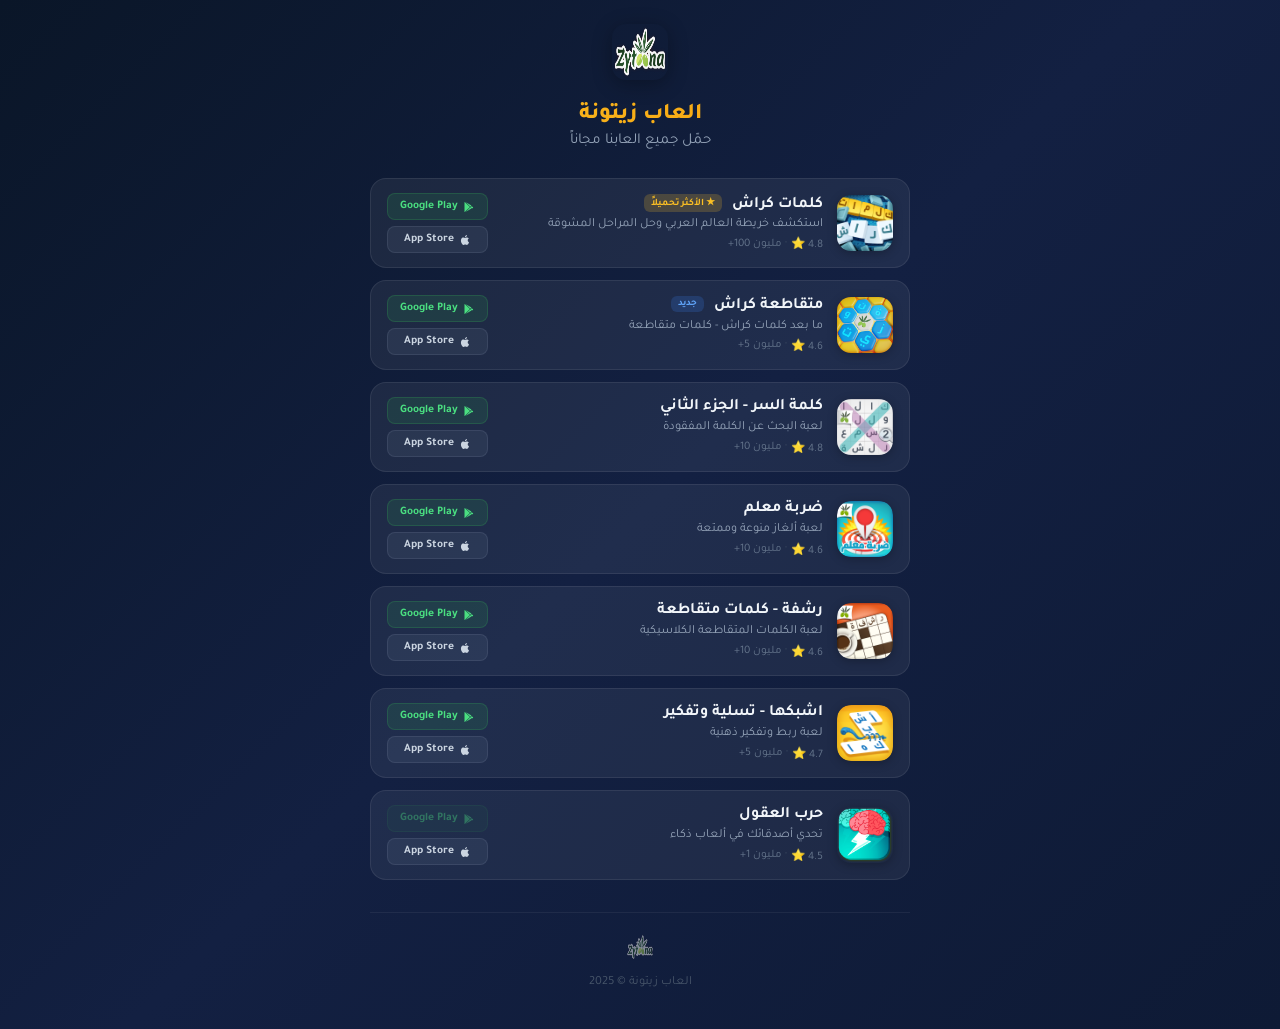
==== campaign/index.html @ 6972858c "Site updates: favicons, wordscrush pages, .well-known, SEO/DNS notes, logo renderer" ====
<!DOCTYPE html>
<html lang="ar" dir="rtl">
<head>
    <meta charset="UTF-8">
    <meta name="viewport" content="width=device-width, initial-scale=1.0">
    <meta name="description" content="حمّل جميع العاب زيتونة مجاناً">
    <meta name="robots" content="noindex, nofollow">
    <title>حمّل جميع العاب زيتونة</title>
    <link rel="preconnect" href="https://fonts.googleapis.com">
    <link rel="preconnect" href="https://fonts.gstatic.com" crossorigin>
    <link href="https://fonts.googleapis.com/css2?family=Tajawal:wght@400;500;700;800&display=swap" rel="stylesheet">
    <!-- Google Analytics 4 -->
    <script async src="https://www.googletagmanager.com/gtag/js?id=G-6QT3NP9PSZ"></script>
    <script>
      window.dataLayer = window.dataLayer || [];
      function gtag(){dataLayer.push(arguments);}
      gtag('js', new Date());
      gtag('config', 'G-6QT3NP9PSZ');
    </script>
    <style>
        *, *::before, *::after { box-sizing: border-box; margin: 0; padding: 0; }
        body {
            font-family: 'Tajawal', sans-serif;
            background: linear-gradient(135deg, #0a1628 0%, #132042 50%, #0e1a35 100%);
            color: #e8edf5;
            min-height: 100vh;
            padding: 24px 16px 40px;
        }
        .campaign-wrap {
            max-width: 540px;
            margin: 0 auto;
        }

        /* Header */
        .campaign-header {
            text-align: center;
            margin-bottom: 28px;
        }
        .campaign-logo {
            width: 56px;
            height: 56px;
            border-radius: 14px;
            margin-bottom: 14px;
            box-shadow: 0 4px 20px rgba(0,0,0,0.3);
        }
        .campaign-header h1 {
            font-size: 1.4rem;
            font-weight: 800;
            margin-bottom: 4px;
            background: linear-gradient(135deg, #fbbf24, #f59e0b);
            -webkit-background-clip: text;
            -webkit-text-fill-color: transparent;
            background-clip: text;
        }
        .campaign-subtitle {
            font-size: 0.95rem;
            color: #94a3b8;
        }

        /* Game list */
        .game-list {
            display: flex;
            flex-direction: column;
            gap: 12px;
        }
        .game-row {
            display: flex;
            align-items: center;
            gap: 14px;
            background: rgba(255,255,255,0.06);
            border: 1px solid rgba(255,255,255,0.08);
            border-radius: 16px;
            padding: 14px 16px;
            transition: background 0.2s, transform 0.2s;
        }
        .game-row:active {
            transform: scale(0.98);
            background: rgba(255,255,255,0.1);
        }
        .game-icon {
            width: 56px;
            height: 56px;
            border-radius: 14px;
            flex-shrink: 0;
            box-shadow: 0 2px 10px rgba(0,0,0,0.25);
        }
        .game-info {
            flex: 1;
            min-width: 0;
        }
        .game-name {
            font-size: 1rem;
            font-weight: 700;
            margin-bottom: 2px;
            color: #f1f5f9;
        }
        .game-desc {
            font-size: 0.78rem;
            color: #94a3b8;
            line-height: 1.3;
        }
        .game-meta {
            display: flex;
            align-items: center;
            gap: 4px;
            font-size: 0.72rem;
            color: #64748b;
            margin-top: 4px;
            direction: ltr;
            justify-content: flex-end;
        }
        .game-meta .sep { color: #475569; }

        /* Store buttons */
        .store-btns {
            display: flex;
            flex-direction: column;
            gap: 6px;
            flex-shrink: 0;
        }
        .store-btn {
            display: flex;
            align-items: center;
            justify-content: center;
            gap: 5px;
            text-decoration: none;
            font-size: 0.72rem;
            font-weight: 600;
            padding: 6px 12px;
            border-radius: 8px;
            white-space: nowrap;
            transition: opacity 0.2s;
        }
        .store-btn:active { opacity: 0.7; }
        .store-btn svg { flex-shrink: 0; }
        .btn-gplay {
            background: rgba(52, 168, 83, 0.15);
            color: #4ade80;
            border: 1px solid rgba(52, 168, 83, 0.25);
        }
        .btn-apple {
            background: rgba(148, 163, 184, 0.1);
            color: #cbd5e1;
            border: 1px solid rgba(148, 163, 184, 0.15);
        }

        /* Badge */
        .game-badge {
            display: inline-block;
            font-size: 0.62rem;
            font-weight: 700;
            padding: 2px 7px;
            border-radius: 6px;
            margin-inline-start: 6px;
            vertical-align: middle;
        }
        .badge-new {
            background: rgba(59, 130, 246, 0.2);
            color: #60a5fa;
        }
        .badge-star {
            background: rgba(251, 191, 36, 0.2);
            color: #fbbf24;
        }

        /* Footer note */
        .campaign-footer {
            text-align: center;
            margin-top: 32px;
            padding-top: 20px;
            border-top: 1px solid rgba(255,255,255,0.06);
        }
        .campaign-footer p {
            font-size: 0.78rem;
            color: #475569;
        }
        .campaign-footer img {
            width: 28px;
            height: 28px;
            border-radius: 7px;
            margin-bottom: 6px;
            opacity: 0.5;
        }
    </style>
  <!-- Google AdSense Auto Ads -->
  <script async src="https://pagead2.googlesyndication.com/pagead/js/adsbygoogle.js?client=ca-pub-2296352381124224"
       crossorigin="anonymous"></script>
</head>
<body>
    <div class="campaign-wrap">
        <div class="campaign-header">
            <img src="/images/logo_zytoona.png" alt="زيتونة" class="campaign-logo">
            <h1>العاب زيتونة</h1>
            <p class="campaign-subtitle">حمّل جميع العابنا مجاناً</p>
        </div>

        <div class="game-list">

            <!-- 1. كلمات كراش -->
            <div class="game-row">
                <img src="/images/icon_wc.png" alt="كلمات كراش" class="game-icon">
                <div class="game-info">
                    <div class="game-name">كلمات كراش <span class="game-badge badge-star">★ الأكثر تحميلاً</span></div>
                    <div class="game-desc">استكشف خريطة العالم العربي وحل المراحل المشوقة</div>
                    <div class="game-meta"><span>+100 مليون</span><span class="sep">·</span><span>⭐ 4.8</span></div>
                </div>
                <div class="store-btns">
                    <a href="https://play.google.com/store/apps/details?id=com.zytoona.wordscrush" class="store-btn btn-gplay" target="_blank" rel="noopener">
                        <svg width="12" height="12" viewBox="0 0 24 24" fill="currentColor"><path d="M3.609 1.814L13.792 12 3.61 22.186a.996.996 0 01-.61-.92V2.734a1 1 0 01.609-.92zm10.89 10.893l2.302 2.302-10.937 6.333 8.635-8.635zm3.199-1.707l2.108 1.218a1 1 0 010 1.564l-2.108 1.218-2.533-2.533 2.533-2.467zM5.864 2.658L16.8 8.99l-2.302 2.302-8.634-8.634z"/></svg>
                        Google Play
                    </a>
                    <a href="https://apps.apple.com/us/app/words-crush-word-puzzle-game/id1530922357" class="store-btn btn-apple" target="_blank" rel="noopener">
                        <svg width="12" height="12" viewBox="0 0 24 24" fill="currentColor"><path d="M18.71 19.5c-.83 1.24-1.71 2.45-3.05 2.47-1.34.03-1.77-.79-3.29-.79-1.53 0-2 .77-3.27.82-1.31.05-2.3-1.32-3.14-2.53C4.25 17 2.94 12.45 4.7 9.39c.87-1.52 2.43-2.48 4.12-2.51 1.28-.02 2.5.87 3.29.87.78 0 2.26-1.07 3.8-.91.65.03 2.47.26 3.64 1.98-.09.06-2.17 1.28-2.15 3.81.03 3.02 2.65 4.03 2.68 4.04-.03.07-.42 1.44-1.38 2.83M13 3.5c.73-.83 1.94-1.46 2.94-1.5.13 1.17-.34 2.35-1.04 3.19-.69.85-1.83 1.51-2.95 1.42-.15-1.15.41-2.35 1.05-3.11z"/></svg>
                        App Store
                    </a>
                </div>
            </div>

            <!-- 2. متقاطعة كراش -->
            <div class="game-row">
                <img src="/images/icon_uncrossed.png" alt="متقاطعة كراش" class="game-icon">
                <div class="game-info">
                    <div class="game-name">متقاطعة كراش <span class="game-badge badge-new">جديد</span></div>
                    <div class="game-desc">ما بعد كلمات كراش - كلمات متقاطعة</div>
                    <div class="game-meta"><span>+5 مليون</span><span class="sep">·</span><span>⭐ 4.6</span></div>
                </div>
                <div class="store-btns">
                    <a href="https://play.google.com/store/apps/details?id=com.zytoona.uncrossed" class="store-btn btn-gplay" target="_blank" rel="noopener">
                        <svg width="12" height="12" viewBox="0 0 24 24" fill="currentColor"><path d="M3.609 1.814L13.792 12 3.61 22.186a.996.996 0 01-.61-.92V2.734a1 1 0 01.609-.92zm10.89 10.893l2.302 2.302-10.937 6.333 8.635-8.635zm3.199-1.707l2.108 1.218a1 1 0 010 1.564l-2.108 1.218-2.533-2.533 2.533-2.467zM5.864 2.658L16.8 8.99l-2.302 2.302-8.634-8.634z"/></svg>
                        Google Play
                    </a>
                    <a href="https://apps.apple.com/app/id6477771169" class="store-btn btn-apple" target="_blank" rel="noopener">
                        <svg width="12" height="12" viewBox="0 0 24 24" fill="currentColor"><path d="M18.71 19.5c-.83 1.24-1.71 2.45-3.05 2.47-1.34.03-1.77-.79-3.29-.79-1.53 0-2 .77-3.27.82-1.31.05-2.3-1.32-3.14-2.53C4.25 17 2.94 12.45 4.7 9.39c.87-1.52 2.43-2.48 4.12-2.51 1.28-.02 2.5.87 3.29.87.78 0 2.26-1.07 3.8-.91.65.03 2.47.26 3.64 1.98-.09.06-2.17 1.28-2.15 3.81.03 3.02 2.65 4.03 2.68 4.04-.03.07-.42 1.44-1.38 2.83M13 3.5c.73-.83 1.94-1.46 2.94-1.5.13 1.17-.34 2.35-1.04 3.19-.69.85-1.83 1.51-2.95 1.42-.15-1.15.41-2.35 1.05-3.11z"/></svg>
                        App Store
                    </a>
                </div>
            </div>

            <!-- 3. كلمة السر -->
            <div class="game-row">
                <img src="/images/icon_lostword.png" alt="كلمة السر" class="game-icon">
                <div class="game-info">
                    <div class="game-name">كلمة السر - الجزء الثاني</div>
                    <div class="game-desc">لعبة البحث عن الكلمة المفقودة</div>
                    <div class="game-meta"><span>+10 مليون</span><span class="sep">·</span><span>⭐ 4.8</span></div>
                </div>
                <div class="store-btns">
                    <a href="https://play.google.com/store/apps/details?id=com.zytoona.lostword2" class="store-btn btn-gplay" target="_blank" rel="noopener">
                        <svg width="12" height="12" viewBox="0 0 24 24" fill="currentColor"><path d="M3.609 1.814L13.792 12 3.61 22.186a.996.996 0 01-.61-.92V2.734a1 1 0 01.609-.92zm10.89 10.893l2.302 2.302-10.937 6.333 8.635-8.635zm3.199-1.707l2.108 1.218a1 1 0 010 1.564l-2.108 1.218-2.533-2.533 2.533-2.467zM5.864 2.658L16.8 8.99l-2.302 2.302-8.634-8.634z"/></svg>
                        Google Play
                    </a>
                    <a href="https://apps.apple.com/app/id1063063902" class="store-btn btn-apple" target="_blank" rel="noopener">
                        <svg width="12" height="12" viewBox="0 0 24 24" fill="currentColor"><path d="M18.71 19.5c-.83 1.24-1.71 2.45-3.05 2.47-1.34.03-1.77-.79-3.29-.79-1.53 0-2 .77-3.27.82-1.31.05-2.3-1.32-3.14-2.53C4.25 17 2.94 12.45 4.7 9.39c.87-1.52 2.43-2.48 4.12-2.51 1.28-.02 2.5.87 3.29.87.78 0 2.26-1.07 3.8-.91.65.03 2.47.26 3.64 1.98-.09.06-2.17 1.28-2.15 3.81.03 3.02 2.65 4.03 2.68 4.04-.03.07-.42 1.44-1.38 2.83M13 3.5c.73-.83 1.94-1.46 2.94-1.5.13 1.17-.34 2.35-1.04 3.19-.69.85-1.83 1.51-2.95 1.42-.15-1.15.41-2.35 1.05-3.11z"/></svg>
                        App Store
                    </a>
                </div>
            </div>

            <!-- 4. ضربة معلم -->
            <div class="game-row">
                <img src="/images/icon_oh.png" alt="ضربة معلم" class="game-icon">
                <div class="game-info">
                    <div class="game-name">ضربة معلم</div>
                    <div class="game-desc">لعبة ألغاز منوعة وممتعة</div>
                    <div class="game-meta"><span>+10 مليون</span><span class="sep">·</span><span>⭐ 4.6</span></div>
                </div>
                <div class="store-btns">
                    <a href="https://play.google.com/store/apps/details?id=com.zytoona.onehit" class="store-btn btn-gplay" target="_blank" rel="noopener">
                        <svg width="12" height="12" viewBox="0 0 24 24" fill="currentColor"><path d="M3.609 1.814L13.792 12 3.61 22.186a.996.996 0 01-.61-.92V2.734a1 1 0 01.609-.92zm10.89 10.893l2.302 2.302-10.937 6.333 8.635-8.635zm3.199-1.707l2.108 1.218a1 1 0 010 1.564l-2.108 1.218-2.533-2.533 2.533-2.467zM5.864 2.658L16.8 8.99l-2.302 2.302-8.634-8.634z"/></svg>
                        Google Play
                    </a>
                    <a href="https://apps.apple.com/app/id1108811184" class="store-btn btn-apple" target="_blank" rel="noopener">
                        <svg width="12" height="12" viewBox="0 0 24 24" fill="currentColor"><path d="M18.71 19.5c-.83 1.24-1.71 2.45-3.05 2.47-1.34.03-1.77-.79-3.29-.79-1.53 0-2 .77-3.27.82-1.31.05-2.3-1.32-3.14-2.53C4.25 17 2.94 12.45 4.7 9.39c.87-1.52 2.43-2.48 4.12-2.51 1.28-.02 2.5.87 3.29.87.78 0 2.26-1.07 3.8-.91.65.03 2.47.26 3.64 1.98-.09.06-2.17 1.28-2.15 3.81.03 3.02 2.65 4.03 2.68 4.04-.03.07-.42 1.44-1.38 2.83M13 3.5c.73-.83 1.94-1.46 2.94-1.5.13 1.17-.34 2.35-1.04 3.19-.69.85-1.83 1.51-2.95 1.42-.15-1.15.41-2.35 1.05-3.11z"/></svg>
                        App Store
                    </a>
                </div>
            </div>

            <!-- 5. رشفة -->
            <div class="game-row">
                <img src="/images/icon_rashfa.png" alt="رشفة" class="game-icon">
                <div class="game-info">
                    <div class="game-name">رشفة - كلمات متقاطعة</div>
                    <div class="game-desc">لعبة الكلمات المتقاطعة الكلاسيكية</div>
                    <div class="game-meta"><span>+10 مليون</span><span class="sep">·</span><span>⭐ 4.6</span></div>
                </div>
                <div class="store-btns">
                    <a href="https://play.google.com/store/apps/details?id=com.zytoona.rashfa" class="store-btn btn-gplay" target="_blank" rel="noopener">
                        <svg width="12" height="12" viewBox="0 0 24 24" fill="currentColor"><path d="M3.609 1.814L13.792 12 3.61 22.186a.996.996 0 01-.61-.92V2.734a1 1 0 01.609-.92zm10.89 10.893l2.302 2.302-10.937 6.333 8.635-8.635zm3.199-1.707l2.108 1.218a1 1 0 010 1.564l-2.108 1.218-2.533-2.533 2.533-2.467zM5.864 2.658L16.8 8.99l-2.302 2.302-8.634-8.634z"/></svg>
                        Google Play
                    </a>
                    <a href="https://apps.apple.com/app/id1050833737" class="store-btn btn-apple" target="_blank" rel="noopener">
                        <svg width="12" height="12" viewBox="0 0 24 24" fill="currentColor"><path d="M18.71 19.5c-.83 1.24-1.71 2.45-3.05 2.47-1.34.03-1.77-.79-3.29-.79-1.53 0-2 .77-3.27.82-1.31.05-2.3-1.32-3.14-2.53C4.25 17 2.94 12.45 4.7 9.39c.87-1.52 2.43-2.48 4.12-2.51 1.28-.02 2.5.87 3.29.87.78 0 2.26-1.07 3.8-.91.65.03 2.47.26 3.64 1.98-.09.06-2.17 1.28-2.15 3.81.03 3.02 2.65 4.03 2.68 4.04-.03.07-.42 1.44-1.38 2.83M13 3.5c.73-.83 1.94-1.46 2.94-1.5.13 1.17-.34 2.35-1.04 3.19-.69.85-1.83 1.51-2.95 1.42-.15-1.15.41-2.35 1.05-3.11z"/></svg>
                        App Store
                    </a>
                </div>
            </div>

            <!-- 6. اشبكها -->
            <div class="game-row">
                <img src="/images/icon_ashbekha.png" alt="اشبكها" class="game-icon">
                <div class="game-info">
                    <div class="game-name">اشبكها - تسلية وتفكير</div>
                    <div class="game-desc">لعبة ربط وتفكير ذهنية</div>
                    <div class="game-meta"><span>+5 مليون</span><span class="sep">·</span><span>⭐ 4.7</span></div>
                </div>
                <div class="store-btns">
                    <a href="https://play.google.com/store/apps/details?id=com.zytoona.robonza" class="store-btn btn-gplay" target="_blank" rel="noopener">
                        <svg width="12" height="12" viewBox="0 0 24 24" fill="currentColor"><path d="M3.609 1.814L13.792 12 3.61 22.186a.996.996 0 01-.61-.92V2.734a1 1 0 01.609-.92zm10.89 10.893l2.302 2.302-10.937 6.333 8.635-8.635zm3.199-1.707l2.108 1.218a1 1 0 010 1.564l-2.108 1.218-2.533-2.533 2.533-2.467zM5.864 2.658L16.8 8.99l-2.302 2.302-8.634-8.634z"/></svg>
                        Google Play
                    </a>
                    <a href="https://apps.apple.com/app/id1150867693" class="store-btn btn-apple" target="_blank" rel="noopener">
                        <svg width="12" height="12" viewBox="0 0 24 24" fill="currentColor"><path d="M18.71 19.5c-.83 1.24-1.71 2.45-3.05 2.47-1.34.03-1.77-.79-3.29-.79-1.53 0-2 .77-3.27.82-1.31.05-2.3-1.32-3.14-2.53C4.25 17 2.94 12.45 4.7 9.39c.87-1.52 2.43-2.48 4.12-2.51 1.28-.02 2.5.87 3.29.87.78 0 2.26-1.07 3.8-.91.65.03 2.47.26 3.64 1.98-.09.06-2.17 1.28-2.15 3.81.03 3.02 2.65 4.03 2.68 4.04-.03.07-.42 1.44-1.38 2.83M13 3.5c.73-.83 1.94-1.46 2.94-1.5.13 1.17-.34 2.35-1.04 3.19-.69.85-1.83 1.51-2.95 1.42-.15-1.15.41-2.35 1.05-3.11z"/></svg>
                        App Store
                    </a>
                </div>
            </div>

            <!-- 7. حرب العقول -->
            <div class="game-row">
                <img src="/images/icon_bb.png" alt="حرب العقول" class="game-icon">
                <div class="game-info">
                    <div class="game-name">حرب العقول</div>
                    <div class="game-desc">تحدي أصدقائك في ألعاب ذكاء</div>
                    <div class="game-meta"><span>+1 مليون</span><span class="sep">·</span><span>⭐ 4.5</span></div>
                </div>
                <div class="store-btns">
                    <a href="#" class="store-btn btn-gplay" style="opacity:0.4;pointer-events:none" target="_blank" rel="noopener">
                        <svg width="12" height="12" viewBox="0 0 24 24" fill="currentColor"><path d="M3.609 1.814L13.792 12 3.61 22.186a.996.996 0 01-.61-.92V2.734a1 1 0 01.609-.92zm10.89 10.893l2.302 2.302-10.937 6.333 8.635-8.635zm3.199-1.707l2.108 1.218a1 1 0 010 1.564l-2.108 1.218-2.533-2.533 2.533-2.467zM5.864 2.658L16.8 8.99l-2.302 2.302-8.634-8.634z"/></svg>
                        Google Play
                    </a>
                    <a href="https://apps.apple.com/us/app/%D8%AA%D8%AD%D8%AF%D9%8A-%D8%A7%D9%84%D8%B9%D9%82%D9%88%D9%84-%D8%A7%D9%84%D8%B9%D8%A8-%D9%85%D8%B9-%D8%A7%D9%84%D8%A7%D8%B5%D8%AF%D9%82%D8%A7%D8%A1/id1197870807" class="store-btn btn-apple" target="_blank" rel="noopener">
                        <svg width="12" height="12" viewBox="0 0 24 24" fill="currentColor"><path d="M18.71 19.5c-.83 1.24-1.71 2.45-3.05 2.47-1.34.03-1.77-.79-3.29-.79-1.53 0-2 .77-3.27.82-1.31.05-2.3-1.32-3.14-2.53C4.25 17 2.94 12.45 4.7 9.39c.87-1.52 2.43-2.48 4.12-2.51 1.28-.02 2.5.87 3.29.87.78 0 2.26-1.07 3.8-.91.65.03 2.47.26 3.64 1.98-.09.06-2.17 1.28-2.15 3.81.03 3.02 2.65 4.03 2.68 4.04-.03.07-.42 1.44-1.38 2.83M13 3.5c.73-.83 1.94-1.46 2.94-1.5.13 1.17-.34 2.35-1.04 3.19-.69.85-1.83 1.51-2.95 1.42-.15-1.15.41-2.35 1.05-3.11z"/></svg>
                        App Store
                    </a>
                </div>
            </div>

        </div>

        <div class="campaign-footer">
            <img src="/images/logo_zytoona.png" alt="زيتونة">
            <p>العاب زيتونة &copy; 2025</p>
        </div>
    </div>
</body>
</html>
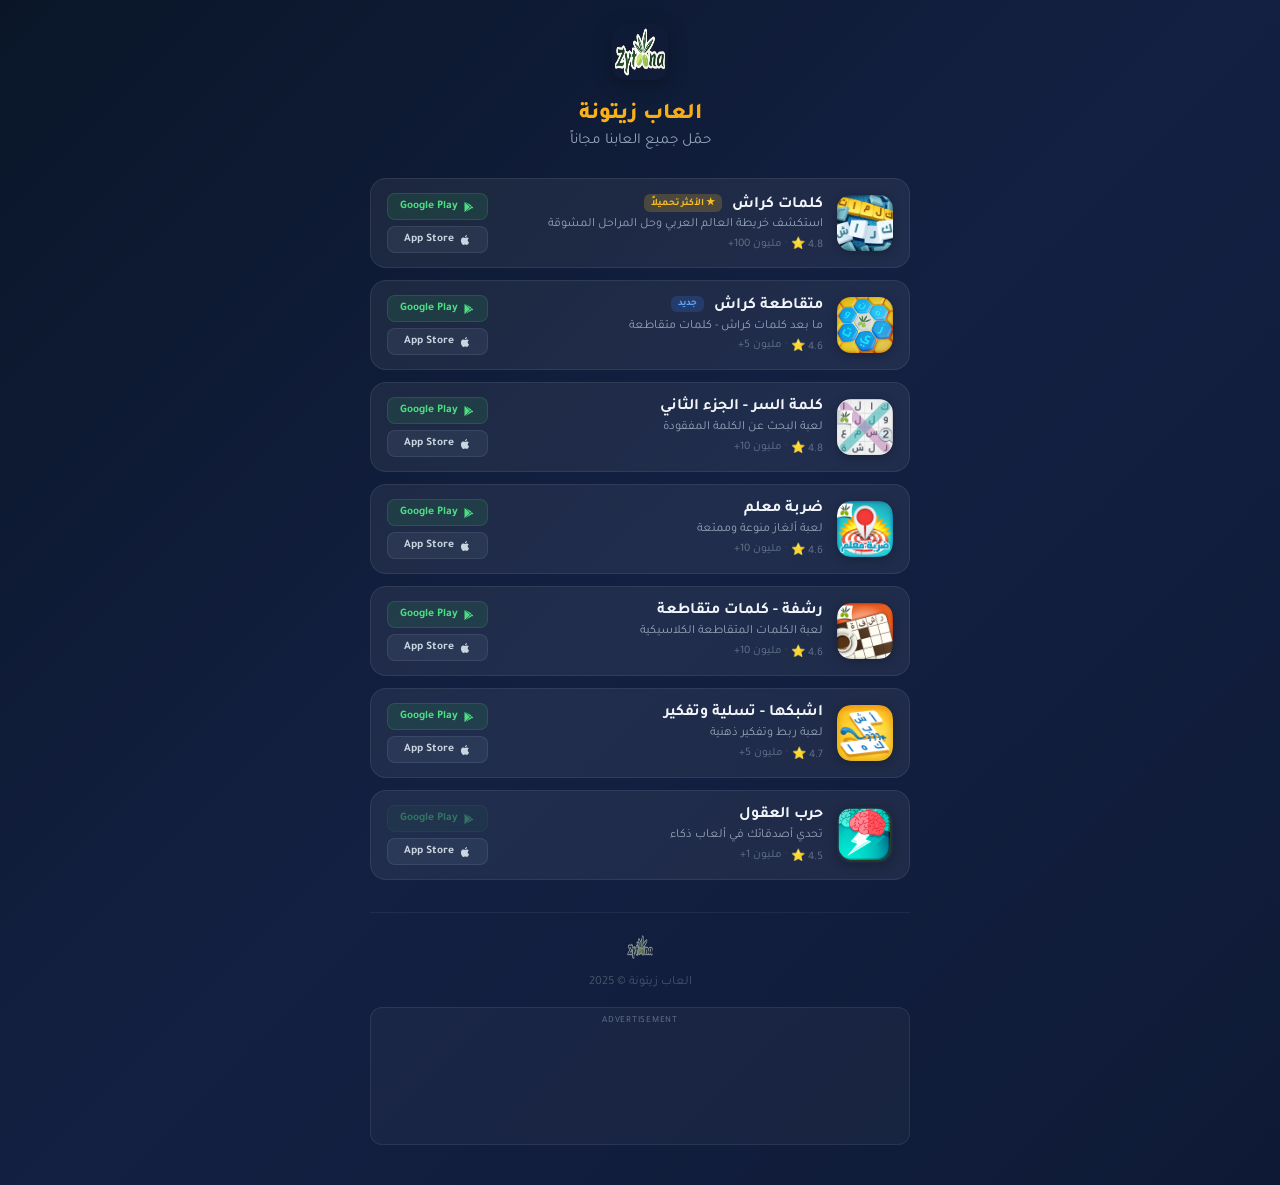
==== commit f7d70430: "Split privacy policies and control ad placements" ====
--- a/campaign/index.html
+++ b/campaign/index.html
@@ -181,6 +181,24 @@
             margin-bottom: 6px;
             opacity: 0.5;
         }
+        .campaign-ad {
+            min-height: 90px;
+            margin-top: 18px;
+            padding: 7px;
+            overflow: hidden;
+            border: 1px solid rgba(255,255,255,0.08);
+            border-radius: 12px;
+            background: rgba(255,255,255,0.035);
+            text-align: center;
+        }
+        .campaign-ad > span {
+            display: block;
+            margin-bottom: 3px;
+            color: #64748b;
+            font-size: 0.58rem;
+            letter-spacing: 0.08em;
+            text-transform: uppercase;
+        }
     </style>
   <!-- Google AdSense Auto Ads -->
   <script async src="https://pagead2.googlesyndication.com/pagead/js/adsbygoogle.js?client=ca-pub-2296352381124224"
@@ -342,6 +360,15 @@
             <img src="/images/logo_zytoona.png" alt="زيتونة">
             <p>العاب زيتونة &copy; 2025</p>
         </div>
+
+        <aside class="campaign-ad" aria-label="Advertisement">
+            <span>Advertisement</span>
+            <ins class="adsbygoogle"
+                 style="display:inline-block;width:320px;height:100px;max-width:100%"
+                 data-ad-client="ca-pub-2296352381124224"
+                 data-ad-slot="6192625369"></ins>
+            <script>(adsbygoogle = window.adsbygoogle || []).push({});</script>
+        </aside>
     </div>
 </body>
 </html>
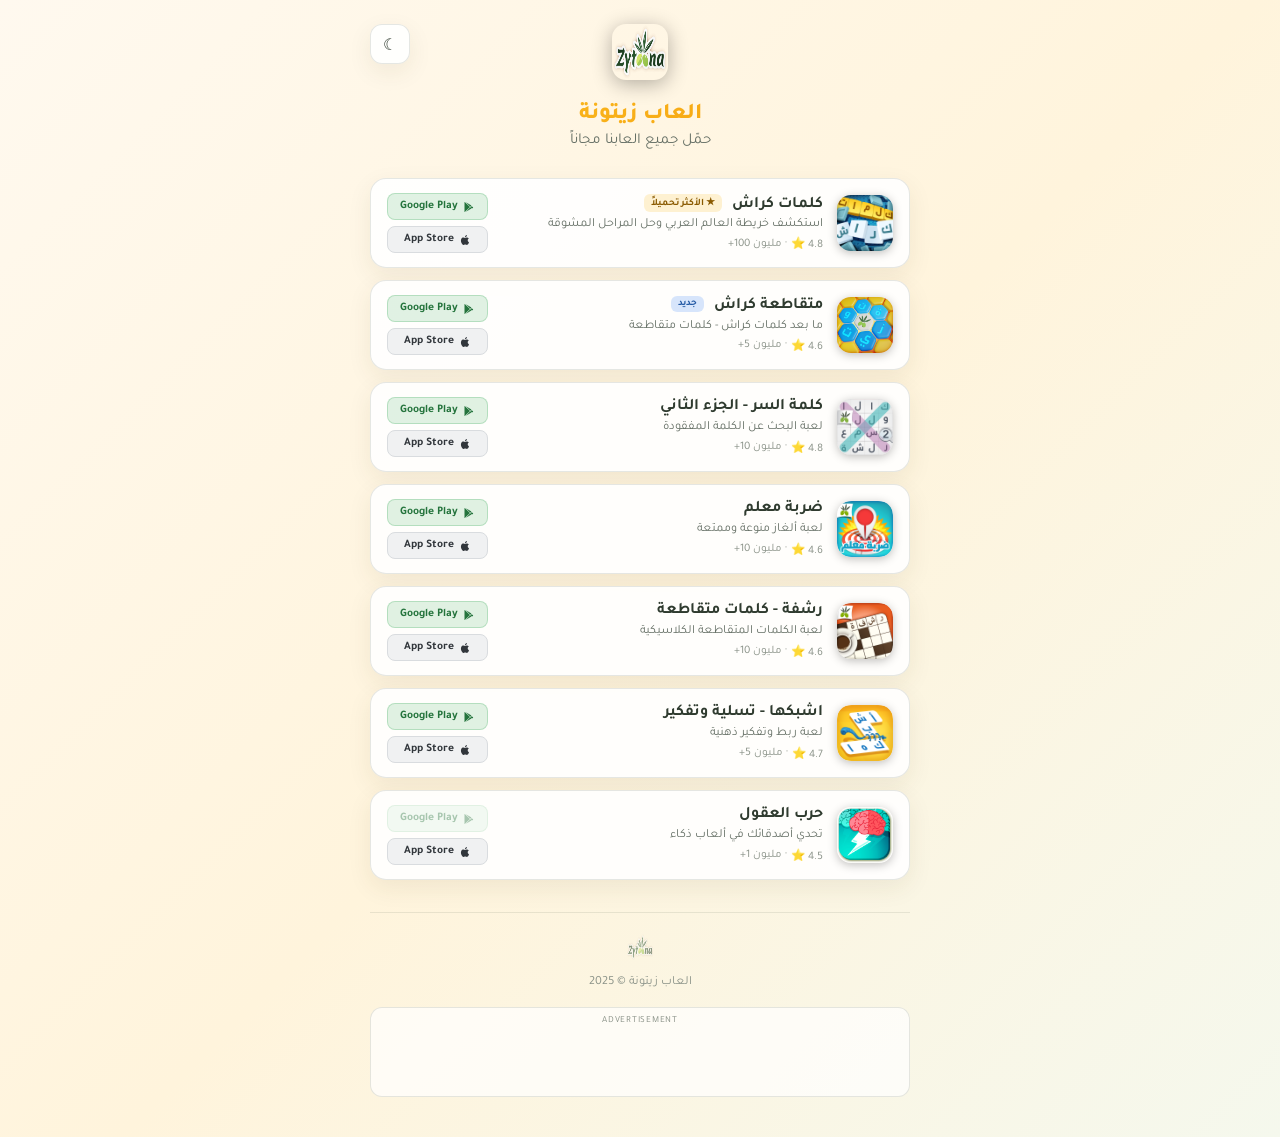
==== commit 9d5641f4: "Refine Zytoona ads and cross-promotion pages" ====
--- a/campaign/index.html
+++ b/campaign/index.html
@@ -1,5 +1,5 @@
 <!DOCTYPE html>
-<html lang="ar" dir="rtl">
+<html lang="ar" dir="rtl" data-theme="light">
 <head>
     <meta charset="UTF-8">
     <meta name="viewport" content="width=device-width, initial-scale=1.0">
@@ -9,6 +9,14 @@
     <link rel="preconnect" href="https://fonts.googleapis.com">
     <link rel="preconnect" href="https://fonts.gstatic.com" crossorigin>
     <link href="https://fonts.googleapis.com/css2?family=Tajawal:wght@400;500;700;800&display=swap" rel="stylesheet">
+    <script>
+      try {
+        var savedCampaignTheme = localStorage.getItem('zytoona_campaign_theme');
+        if (savedCampaignTheme === 'dark' || savedCampaignTheme === 'light') {
+          document.documentElement.dataset.theme = savedCampaignTheme;
+        }
+      } catch (error) {}
+    </script>
     <!-- Google Analytics 4 -->
     <script async src="https://www.googletagmanager.com/gtag/js?id=G-6QT3NP9PSZ"></script>
     <script>
@@ -19,12 +27,51 @@
     </script>
     <style>
         *, *::before, *::after { box-sizing: border-box; margin: 0; padding: 0; }
+        :root {
+            color-scheme: light;
+            --page-bg: linear-gradient(135deg, #fff9ef 0%, #fff4dc 52%, #f5f8ed 100%);
+            --text: #2f3b2f;
+            --text-soft: #667066;
+            --text-muted: #8a9288;
+            --card: rgba(255,255,255,0.9);
+            --card-border: rgba(47,59,47,0.12);
+            --card-active: #fffaf0;
+            --rule: rgba(47,59,47,0.1);
+            --ad-bg: rgba(255,255,255,0.7);
+            --shadow: 0 8px 24px rgba(73, 58, 29, 0.08);
+            --apple-bg: #f0f1f2;
+            --apple-text: #31363b;
+            --apple-border: #d9dcdf;
+            --google-text: #25743d;
+            --badge-new-text: #245aa5;
+            --badge-star-text: #8a5a00;
+        }
+        :root[data-theme="dark"] {
+            color-scheme: dark;
+            --page-bg: linear-gradient(135deg, #0a1628 0%, #132042 50%, #0e1a35 100%);
+            --text: #f1f5f9;
+            --text-soft: #aebbd0;
+            --text-muted: #8391a6;
+            --card: rgba(255,255,255,0.06);
+            --card-border: rgba(255,255,255,0.08);
+            --card-active: rgba(255,255,255,0.1);
+            --rule: rgba(255,255,255,0.08);
+            --ad-bg: rgba(255,255,255,0.035);
+            --shadow: 0 8px 24px rgba(0,0,0,0.12);
+            --apple-bg: rgba(148, 163, 184, 0.1);
+            --apple-text: #dce3ec;
+            --apple-border: rgba(148, 163, 184, 0.2);
+            --google-text: #4ade80;
+            --badge-new-text: #60a5fa;
+            --badge-star-text: #fbbf24;
+        }
         body {
             font-family: 'Tajawal', sans-serif;
-            background: linear-gradient(135deg, #0a1628 0%, #132042 50%, #0e1a35 100%);
-            color: #e8edf5;
+            background: var(--page-bg);
+            color: var(--text);
             min-height: 100vh;
             padding: 24px 16px 40px;
+            transition: background 0.25s ease, color 0.25s ease;
         }
         .campaign-wrap {
             max-width: 540px;
@@ -33,8 +80,27 @@
 
         /* Header */
         .campaign-header {
+            position: relative;
             text-align: center;
             margin-bottom: 28px;
+        }
+        .theme-toggle {
+            position: absolute;
+            inset-inline-end: 0;
+            top: 0;
+            width: 40px;
+            height: 40px;
+            border: 1px solid var(--card-border);
+            border-radius: 12px;
+            background: var(--card);
+            color: var(--text);
+            box-shadow: var(--shadow);
+            cursor: pointer;
+            font-size: 1rem;
+        }
+        .theme-toggle:focus-visible {
+            outline: 3px solid #e59400;
+            outline-offset: 3px;
         }
         .campaign-logo {
             width: 56px;
@@ -54,7 +120,7 @@
         }
         .campaign-subtitle {
             font-size: 0.95rem;
-            color: #94a3b8;
+            color: var(--text-soft);
         }
 
         /* Game list */
@@ -67,15 +133,16 @@
             display: flex;
             align-items: center;
             gap: 14px;
-            background: rgba(255,255,255,0.06);
-            border: 1px solid rgba(255,255,255,0.08);
+            background: var(--card);
+            border: 1px solid var(--card-border);
             border-radius: 16px;
             padding: 14px 16px;
             transition: background 0.2s, transform 0.2s;
+            box-shadow: var(--shadow);
         }
         .game-row:active {
             transform: scale(0.98);
-            background: rgba(255,255,255,0.1);
+            background: var(--card-active);
         }
         .game-icon {
             width: 56px;
@@ -92,11 +159,11 @@
             font-size: 1rem;
             font-weight: 700;
             margin-bottom: 2px;
-            color: #f1f5f9;
+            color: var(--text);
         }
         .game-desc {
             font-size: 0.78rem;
-            color: #94a3b8;
+            color: var(--text-soft);
             line-height: 1.3;
         }
         .game-meta {
@@ -104,12 +171,12 @@
             align-items: center;
             gap: 4px;
             font-size: 0.72rem;
-            color: #64748b;
+            color: var(--text-muted);
             margin-top: 4px;
             direction: ltr;
             justify-content: flex-end;
         }
-        .game-meta .sep { color: #475569; }
+        .game-meta .sep { color: var(--text-muted); }
 
         /* Store buttons */
         .store-btns {
@@ -135,13 +202,13 @@
         .store-btn svg { flex-shrink: 0; }
         .btn-gplay {
             background: rgba(52, 168, 83, 0.15);
-            color: #4ade80;
+            color: var(--google-text);
             border: 1px solid rgba(52, 168, 83, 0.25);
         }
         .btn-apple {
-            background: rgba(148, 163, 184, 0.1);
-            color: #cbd5e1;
-            border: 1px solid rgba(148, 163, 184, 0.15);
+            background: var(--apple-bg);
+            color: var(--apple-text);
+            border: 1px solid var(--apple-border);
         }
 
         /* Badge */
@@ -156,11 +223,11 @@
         }
         .badge-new {
             background: rgba(59, 130, 246, 0.2);
-            color: #60a5fa;
+            color: var(--badge-new-text);
         }
         .badge-star {
             background: rgba(251, 191, 36, 0.2);
-            color: #fbbf24;
+            color: var(--badge-star-text);
         }
 
         /* Footer note */
@@ -168,11 +235,11 @@
             text-align: center;
             margin-top: 32px;
             padding-top: 20px;
-            border-top: 1px solid rgba(255,255,255,0.06);
+            border-top: 1px solid var(--rule);
         }
         .campaign-footer p {
             font-size: 0.78rem;
-            color: #475569;
+            color: var(--text-muted);
         }
         .campaign-footer img {
             width: 28px;
@@ -186,15 +253,15 @@
             margin-top: 18px;
             padding: 7px;
             overflow: hidden;
-            border: 1px solid rgba(255,255,255,0.08);
+            border: 1px solid var(--card-border);
             border-radius: 12px;
-            background: rgba(255,255,255,0.035);
+            background: var(--ad-bg);
             text-align: center;
         }
         .campaign-ad > span {
             display: block;
             margin-bottom: 3px;
-            color: #64748b;
+            color: var(--text-muted);
             font-size: 0.58rem;
             letter-spacing: 0.08em;
             text-transform: uppercase;
@@ -207,6 +274,7 @@
 <body>
     <div class="campaign-wrap">
         <div class="campaign-header">
+            <button class="theme-toggle" id="themeToggle" type="button" aria-label="تفعيل الوضع الداكن" title="تبديل المظهر">☾</button>
             <img src="/images/logo_zytoona.png" alt="زيتونة" class="campaign-logo">
             <h1>العاب زيتونة</h1>
             <p class="campaign-subtitle">حمّل جميع العابنا مجاناً</p>
@@ -364,11 +432,30 @@
         <aside class="campaign-ad" aria-label="Advertisement">
             <span>Advertisement</span>
             <ins class="adsbygoogle"
-                 style="display:inline-block;width:320px;height:100px;max-width:100%"
+                 style="display:block"
                  data-ad-client="ca-pub-2296352381124224"
-                 data-ad-slot="6192625369"></ins>
+                 data-ad-slot="6192625369"
+                 data-ad-format="horizontal"
+                 data-full-width-responsive="true"></ins>
             <script>(adsbygoogle = window.adsbygoogle || []).push({});</script>
         </aside>
     </div>
+    <script>
+      (function () {
+        var root = document.documentElement;
+        var button = document.getElementById('themeToggle');
+        function syncButton() {
+          var dark = root.dataset.theme === 'dark';
+          button.textContent = dark ? '☀' : '☾';
+          button.setAttribute('aria-label', dark ? 'تفعيل الوضع الفاتح' : 'تفعيل الوضع الداكن');
+        }
+        button.addEventListener('click', function () {
+          root.dataset.theme = root.dataset.theme === 'dark' ? 'light' : 'dark';
+          try { localStorage.setItem('zytoona_campaign_theme', root.dataset.theme); } catch (error) {}
+          syncButton();
+        });
+        syncButton();
+      })();
+    </script>
 </body>
 </html>
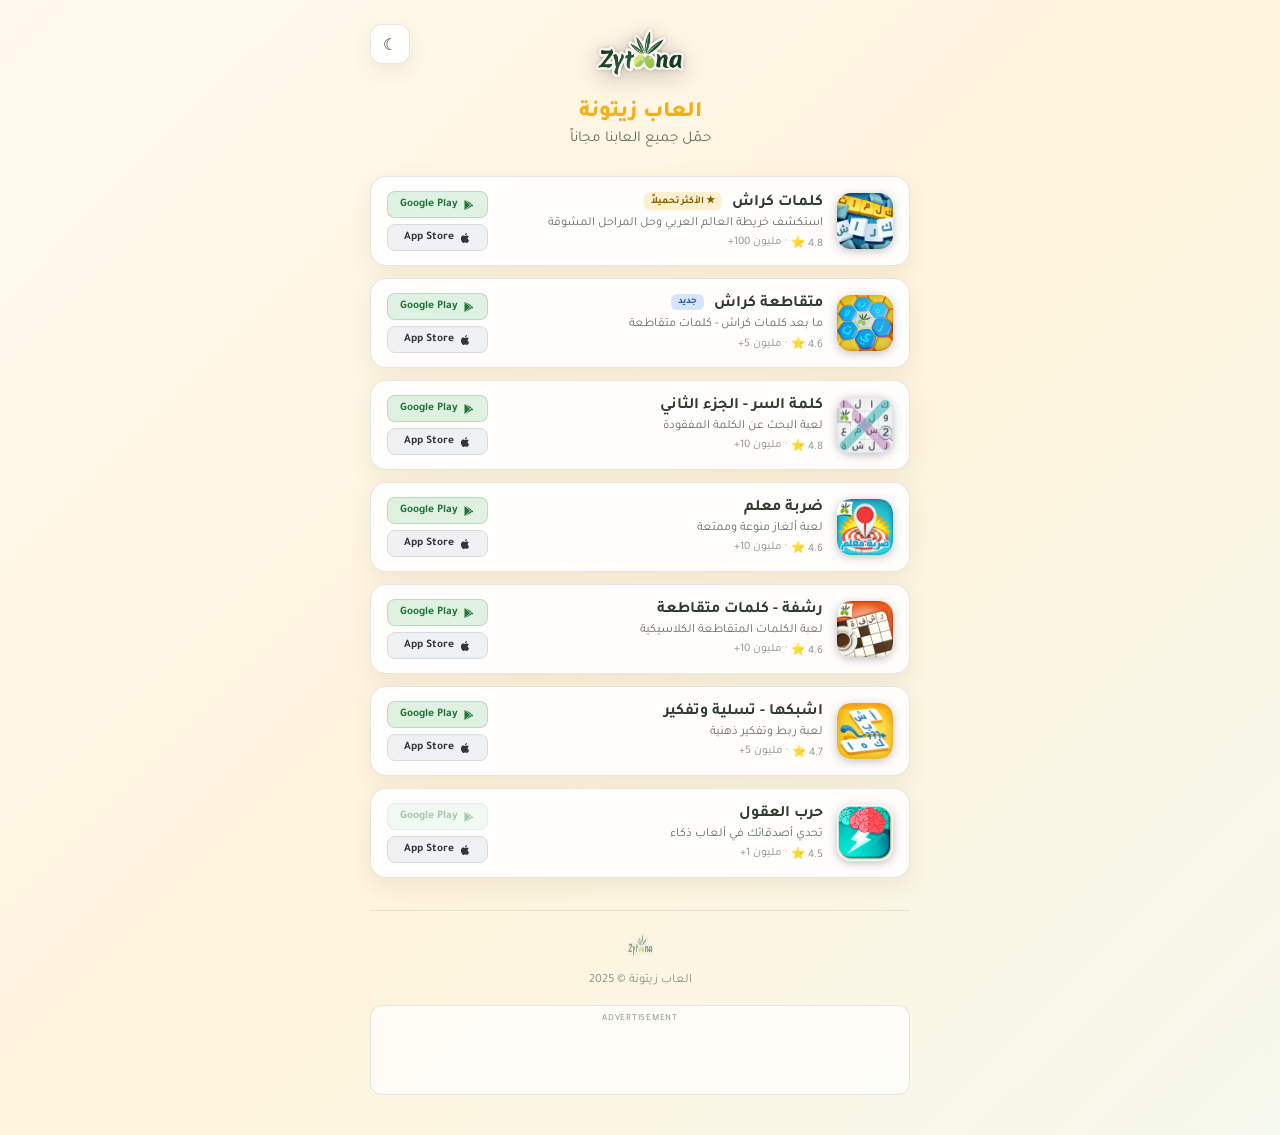
==== commit ffc0054b: "Polish Zytoona responsive promos and motion" ====
--- a/campaign/index.html
+++ b/campaign/index.html
@@ -103,11 +103,12 @@
             outline-offset: 3px;
         }
         .campaign-logo {
-            width: 56px;
-            height: 56px;
-            border-radius: 14px;
-            margin-bottom: 14px;
-            box-shadow: 0 4px 20px rgba(0,0,0,0.3);
+            width: 98px;
+            height: auto;
+            margin: 0 auto 10px;
+            border-radius: 0;
+            object-fit: contain;
+            filter: drop-shadow(0 5px 12px rgba(0,0,0,0.2));
         }
         .campaign-header h1 {
             font-size: 1.4rem;
@@ -265,6 +266,11 @@
             font-size: 0.58rem;
             letter-spacing: 0.08em;
             text-transform: uppercase;
+        }
+        .campaign-ad .adsbygoogle {
+            width: 100% !important;
+            min-width: 0 !important;
+            max-width: 100% !important;
         }
     </style>
   <!-- Google AdSense Auto Ads -->
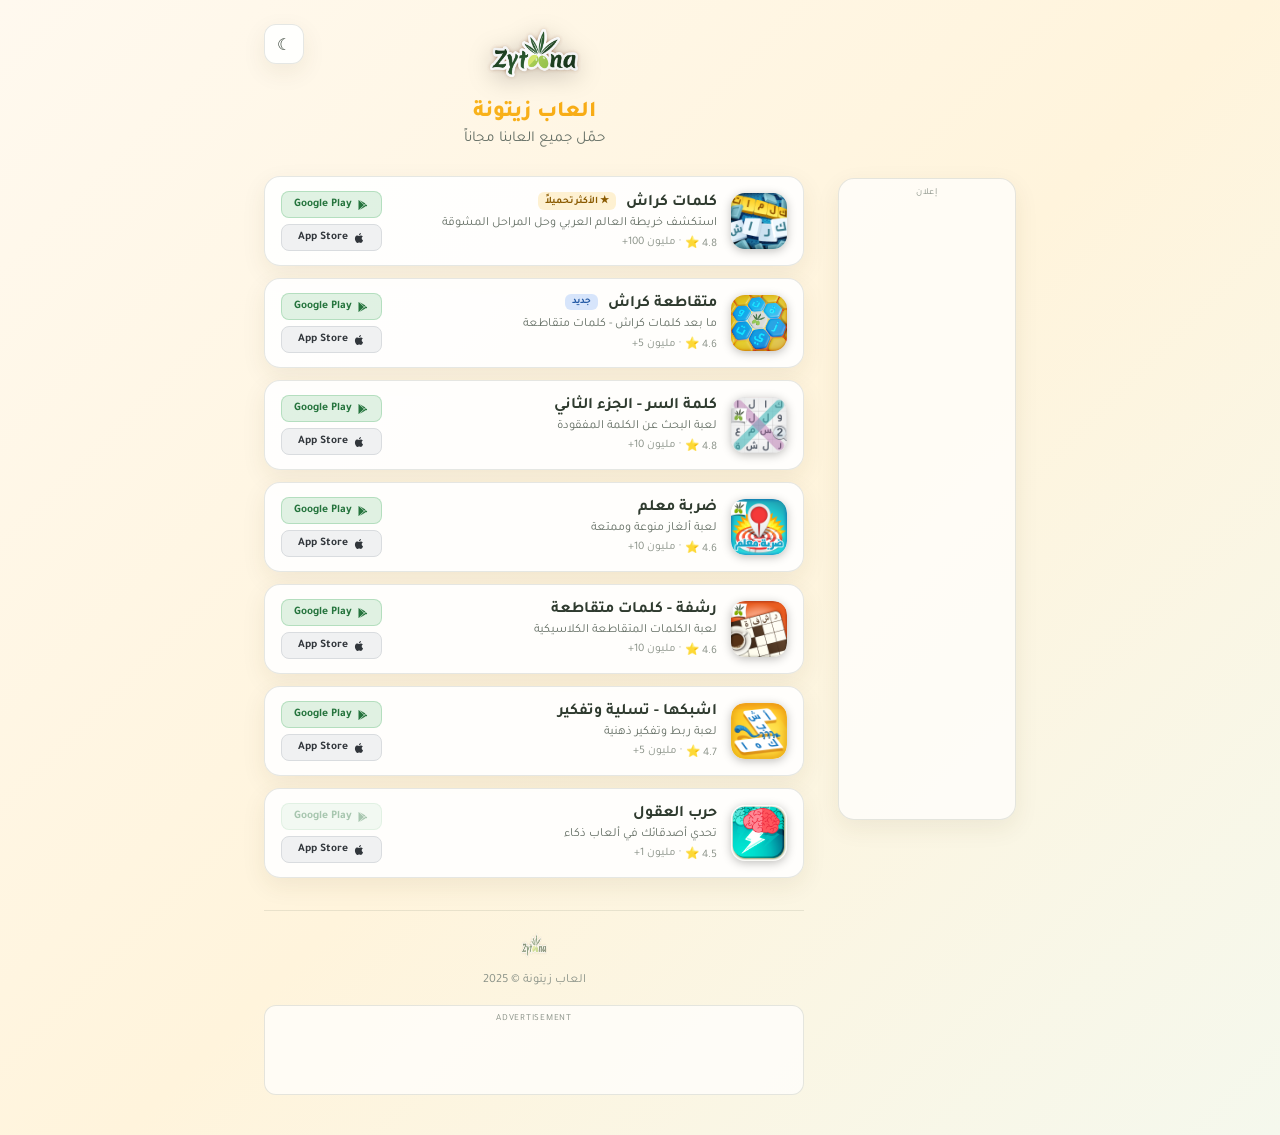
==== commit bcda016c: "Add measured desktop side-rail ad test" ====
--- a/campaign/index.html
+++ b/campaign/index.html
@@ -4,7 +4,8 @@
     <meta charset="UTF-8">
     <meta name="viewport" content="width=device-width, initial-scale=1.0">
     <meta name="description" content="حمّل جميع العاب زيتونة مجاناً">
-    <meta name="robots" content="noindex, nofollow">
+    <meta name="robots" content="index, follow">
+    <link rel="canonical" href="https://zytoona.com/campaign/">
     <title>حمّل جميع العاب زيتونة</title>
     <link rel="preconnect" href="https://fonts.googleapis.com">
     <link rel="preconnect" href="https://fonts.gstatic.com" crossorigin>
@@ -77,6 +78,9 @@
             max-width: 540px;
             margin: 0 auto;
         }
+        .campaign-layout {
+            min-width: 0;
+        }
 
         /* Header */
         .campaign-header {
@@ -272,16 +276,64 @@
             min-width: 0 !important;
             max-width: 100% !important;
         }
+        .smart-side-ad {
+            display: none;
+        }
+        @media (min-width: 1280px) {
+            .campaign-layout {
+                display: grid;
+                grid-template-columns: minmax(0, 540px) 178px;
+                align-items: start;
+                justify-content: center;
+                gap: 34px;
+                max-width: 790px;
+                margin: 0 auto;
+                direction: ltr;
+            }
+            .campaign-wrap {
+                width: 100%;
+                direction: rtl;
+            }
+            .smart-side-ad {
+                display: block;
+                width: 178px;
+                min-height: 622px;
+                margin-top: 154px;
+                padding: 8px;
+                overflow: hidden;
+                border: 1px solid var(--card-border);
+                border-radius: 16px;
+                background: var(--ad-bg);
+                box-shadow: var(--shadow);
+                text-align: center;
+                opacity: 0.72;
+                transform: translateY(6px);
+                transition: opacity 0.24s ease, transform 0.24s ease;
+            }
+            .smart-side-ad.is-requested {
+                opacity: 1;
+                transform: none;
+            }
+            .smart-side-ad > span {
+                display: block;
+                margin-bottom: 5px;
+                color: var(--text-muted);
+                font-size: 0.58rem;
+                letter-spacing: 0.08em;
+                text-transform: uppercase;
+            }
+        }
     </style>
   <!-- Google AdSense Auto Ads -->
   <script async src="https://pagead2.googlesyndication.com/pagead/js/adsbygoogle.js?client=ca-pub-2296352381124224"
        crossorigin="anonymous"></script>
 </head>
 <body>
-    <div class="campaign-wrap">
+    <div class="campaign-layout">
+      <div class="campaign-wrap">
         <div class="campaign-header">
             <button class="theme-toggle" id="themeToggle" type="button" aria-label="تفعيل الوضع الداكن" title="تبديل المظهر">☾</button>
-            <img src="/images/logo_zytoona.png" alt="زيتونة" class="campaign-logo">
+            <img src="/images/logo_zytoona.png" alt="زيتونة" class="campaign-logo" width="657" height="391">
             <h1>العاب زيتونة</h1>
             <p class="campaign-subtitle">حمّل جميع العابنا مجاناً</p>
         </div>
@@ -290,7 +342,7 @@
 
             <!-- 1. كلمات كراش -->
             <div class="game-row">
-                <img src="/images/icon_wc.png" alt="كلمات كراش" class="game-icon">
+                <img src="/images/icon_wc.png" alt="كلمات كراش" class="game-icon" loading="lazy" decoding="async" width="512" height="512">
                 <div class="game-info">
                     <div class="game-name">كلمات كراش <span class="game-badge badge-star">★ الأكثر تحميلاً</span></div>
                     <div class="game-desc">استكشف خريطة العالم العربي وحل المراحل المشوقة</div>
@@ -310,7 +362,7 @@
 
             <!-- 2. متقاطعة كراش -->
             <div class="game-row">
-                <img src="/images/icon_uncrossed.png" alt="متقاطعة كراش" class="game-icon">
+                <img src="/images/icon_uncrossed.png" alt="متقاطعة كراش" class="game-icon" loading="lazy" decoding="async" width="512" height="512">
                 <div class="game-info">
                     <div class="game-name">متقاطعة كراش <span class="game-badge badge-new">جديد</span></div>
                     <div class="game-desc">ما بعد كلمات كراش - كلمات متقاطعة</div>
@@ -330,7 +382,7 @@
 
             <!-- 3. كلمة السر -->
             <div class="game-row">
-                <img src="/images/icon_lostword.png" alt="كلمة السر" class="game-icon">
+                <img src="/images/icon_lostword.png" alt="كلمة السر" class="game-icon" loading="lazy" decoding="async" width="512" height="512">
                 <div class="game-info">
                     <div class="game-name">كلمة السر - الجزء الثاني</div>
                     <div class="game-desc">لعبة البحث عن الكلمة المفقودة</div>
@@ -350,7 +402,7 @@
 
             <!-- 4. ضربة معلم -->
             <div class="game-row">
-                <img src="/images/icon_oh.png" alt="ضربة معلم" class="game-icon">
+                <img src="/images/icon_oh.png" alt="ضربة معلم" class="game-icon" loading="lazy" decoding="async" width="512" height="512">
                 <div class="game-info">
                     <div class="game-name">ضربة معلم</div>
                     <div class="game-desc">لعبة ألغاز منوعة وممتعة</div>
@@ -370,7 +422,7 @@
 
             <!-- 5. رشفة -->
             <div class="game-row">
-                <img src="/images/icon_rashfa.png" alt="رشفة" class="game-icon">
+                <img src="/images/icon_rashfa.png" alt="رشفة" class="game-icon" loading="lazy" decoding="async" width="512" height="512">
                 <div class="game-info">
                     <div class="game-name">رشفة - كلمات متقاطعة</div>
                     <div class="game-desc">لعبة الكلمات المتقاطعة الكلاسيكية</div>
@@ -390,7 +442,7 @@
 
             <!-- 6. اشبكها -->
             <div class="game-row">
-                <img src="/images/icon_ashbekha.png" alt="اشبكها" class="game-icon">
+                <img src="/images/icon_ashbekha.png" alt="اشبكها" class="game-icon" loading="lazy" decoding="async" width="512" height="512">
                 <div class="game-info">
                     <div class="game-name">اشبكها - تسلية وتفكير</div>
                     <div class="game-desc">لعبة ربط وتفكير ذهنية</div>
@@ -410,7 +462,7 @@
 
             <!-- 7. حرب العقول -->
             <div class="game-row">
-                <img src="/images/icon_bb.png" alt="حرب العقول" class="game-icon">
+                <img src="/images/icon_bb.png" alt="حرب العقول" class="game-icon" loading="lazy" decoding="async" width="512" height="512">
                 <div class="game-info">
                     <div class="game-name">حرب العقول</div>
                     <div class="game-desc">تحدي أصدقائك في ألعاب ذكاء</div>
@@ -431,7 +483,7 @@
         </div>
 
         <div class="campaign-footer">
-            <img src="/images/logo_zytoona.png" alt="زيتونة">
+            <img src="/images/logo_zytoona.png" alt="زيتونة" loading="lazy" decoding="async" width="657" height="391">
             <p>العاب زيتونة &copy; 2025</p>
         </div>
 
@@ -445,6 +497,14 @@
                  data-full-width-responsive="true"></ins>
             <script>(adsbygoogle = window.adsbygoogle || []).push({});</script>
         </aside>
+      </div>
+      <aside class="smart-side-ad" data-smart-side-ad aria-label="إعلان">
+          <span>إعلان</span>
+          <ins class="adsbygoogle smart-side-ad-unit"
+               style="display:inline-block;width:160px;height:600px"
+               data-ad-client="ca-pub-2296352381124224"
+               data-ad-slot="1323350174"></ins>
+      </aside>
     </div>
     <script>
       (function () {
@@ -463,5 +523,6 @@
         syncButton();
       })();
     </script>
+    <script src="/js/smart-side-ad.js?v=1"></script>
 </body>
 </html>
